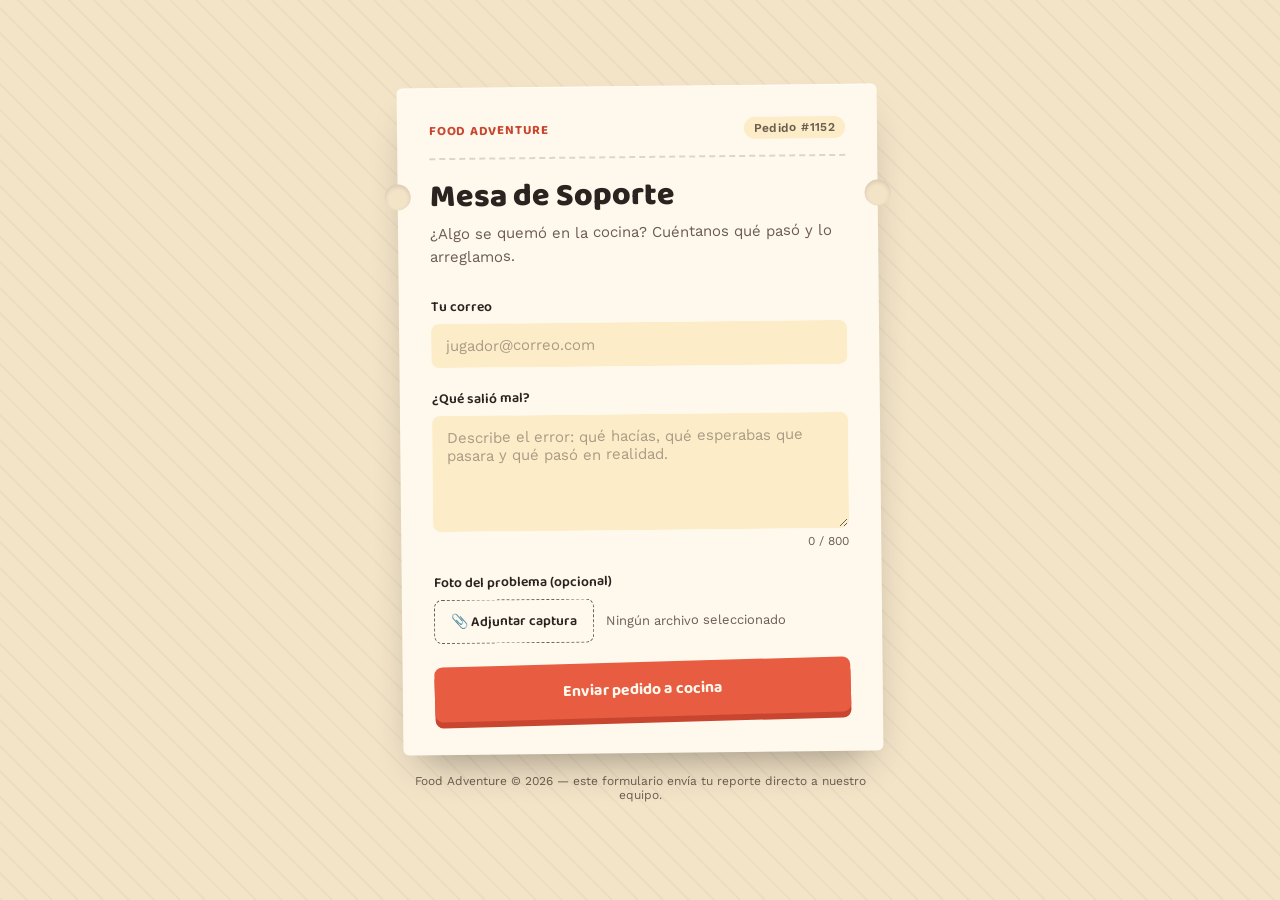
==== index.html @ afc24a66 "Add files via upload" ====
<!DOCTYPE html>
<html lang="es">
<head>
<meta charset="UTF-8">
<meta name="viewport" content="width=device-width, initial-scale=1.0">
<title>Food Adventure — Mesa de Soporte</title>
<link rel="preconnect" href="https://fonts.googleapis.com">
<link rel="preconnect" href="https://fonts.gstatic.com" crossorigin>
<link href="https://fonts.googleapis.com/css2?family=Baloo+2:wght@500;600;700;800&family=Work+Sans:wght@400;500;600&display=swap" rel="stylesheet">
<link rel="stylesheet" href="style.css">
</head>
<body>

  <div class="counter">
    <main class="ticket" id="ticket">
      <div class="ticket__notch ticket__notch--left"></div>
      <div class="ticket__notch ticket__notch--right"></div>

      <header class="ticket__header">
        <span class="eyebrow">Food Adventure</span>
        <span class="ticket-number" id="ticketNumber">Pedido #0000</span>
      </header>

      <h1 class="ticket__title">Mesa de Soporte</h1>
      <p class="ticket__subtitle">¿Algo se quemó en la cocina? Cuéntanos qué pasó y lo arreglamos.</p>

      <form id="supportForm" class="order-form" novalidate>

        <div class="field">
          <label for="email">Tu correo</label>
          <input type="email" id="email" name="email" placeholder="jugador@correo.com" required>
        </div>

        <div class="field">
          <label for="description">¿Qué salió mal?</label>
          <textarea id="description" name="description" rows="5" maxlength="800"
            placeholder="Describe el error: qué hacías, qué esperabas que pasara y qué pasó en realidad."
            required></textarea>
          <span class="char-count" id="charCount">0 / 800</span>
        </div>

        <div class="field">
          <label for="photo">Foto del problema (opcional)</label>
          <div class="upload">
            <input type="file" id="photo" name="attachment" accept="image/*">
            <label for="photo" class="upload__button">📎 Adjuntar captura</label>
            <span class="upload__filename" id="fileName">Ningún archivo seleccionado</span>
          </div>
          <img id="preview" class="upload__preview" alt="Vista previa de la captura" hidden>
        </div>

        <!-- Configuración de envío (FormSubmit) -->
        <input type="hidden" name="_subject" value="[Food Adventure] Nuevo reporte de soporte">
        <input type="hidden" name="_template" value="table">
        <input type="hidden" name="_captcha" value="false">

        <button type="submit" class="stamp-button" id="submitBtn">
          <span id="submitLabel">Enviar pedido a cocina</span>
        </button>

        <p class="error-state" id="errorState" hidden>
          No pudimos enviar tu pedido. Revisa tu conexión e inténtalo de nuevo.
        </p>
      </form>

      <div class="success-state" id="successState" hidden>
        <div class="stamp">¡Enviado!</div>
        <p class="success-text">
          Tu pedido <strong id="successNumber">#0000</strong> ya está en la cocina.
          Te responderemos a tu correo pronto.
        </p>
        <button type="button" class="ghost-button" id="resetButton">Enviar otro reporte</button>
      </div>

    </main>

    <p class="footnote">Food Adventure © 2026 — este formulario envía tu reporte directo a nuestro equipo.</p>
  </div>

  <script src="script.js"></script>
</body>
</html>
---- style.css ----
:root {
  --paper: #fff8ed;
  --butter: #fdecc8;
  --ink: #2b2320;
  --ink-soft: #6b5c50;
  --tomato: #e85c41;
  --tomato-dark: #c8462f;
  --mustard: #e8a93e;
  --avocado: #7c9a46;
  --counter-bg: #f3e4c8;
  --line: rgba(43, 35, 32, 0.16);
}

* {
  box-sizing: border-box;
}

body {
  margin: 0;
  min-height: 100vh;
  font-family: "Work Sans", sans-serif;
  color: var(--ink);
  background-color: var(--counter-bg);
  background-image:
    repeating-linear-gradient(
      45deg,
      rgba(43, 35, 32, 0.035) 0,
      rgba(43, 35, 32, 0.035) 2px,
      transparent 2px,
      transparent 18px
    );
  display: flex;
  align-items: center;
  justify-content: center;
  padding: 48px 20px;
}

.counter {
  width: 100%;
  max-width: 480px;
}

/* --- Ticket card --- */

.ticket {
  position: relative;
  background: var(--paper);
  border-radius: 6px;
  padding: 32px 32px 36px;
  box-shadow:
    0 1px 0 rgba(255, 255, 255, 0.6) inset,
    0 22px 40px -18px rgba(43, 35, 32, 0.45);
  transform: rotate(-0.6deg);
}

.ticket__notch {
  position: absolute;
  top: 96px;
  width: 26px;
  height: 26px;
  border-radius: 50%;
  background: var(--counter-bg);
  box-shadow: inset 0 2px 4px rgba(43, 35, 32, 0.15);
}

.ticket__notch--left {
  left: -13px;
}

.ticket__notch--right {
  right: -13px;
}

.ticket__header {
  display: flex;
  align-items: center;
  justify-content: space-between;
  padding-bottom: 16px;
  margin-bottom: 20px;
  border-bottom: 2px dashed var(--line);
}

.eyebrow {
  font-family: "Baloo 2", sans-serif;
  font-weight: 700;
  font-size: 13px;
  letter-spacing: 0.06em;
  text-transform: uppercase;
  color: var(--tomato-dark);
}

.ticket-number {
  font-family: "Work Sans", sans-serif;
  font-weight: 600;
  font-size: 12px;
  color: var(--ink-soft);
  background: var(--butter);
  padding: 4px 10px;
  border-radius: 999px;
  letter-spacing: 0.03em;
}

.ticket__title {
  font-family: "Baloo 2", sans-serif;
  font-weight: 800;
  font-size: 32px;
  line-height: 1.1;
  margin: 0 0 8px;
}

.ticket__subtitle {
  margin: 0 0 28px;
  font-size: 15px;
  color: var(--ink-soft);
  line-height: 1.5;
}

/* --- Form --- */

.order-form {
  display: flex;
  flex-direction: column;
  gap: 20px;
}

.field {
  display: flex;
  flex-direction: column;
  gap: 6px;
}

.field label {
  font-family: "Baloo 2", sans-serif;
  font-weight: 600;
  font-size: 14px;
  color: var(--ink);
}

input[type="email"],
textarea {
  font-family: "Work Sans", sans-serif;
  font-size: 15px;
  color: var(--ink);
  background: var(--butter);
  border: 1.5px solid transparent;
  border-radius: 8px;
  padding: 12px 14px;
  resize: vertical;
  transition: border-color 0.15s ease, background 0.15s ease;
}

input[type="email"]::placeholder,
textarea::placeholder {
  color: rgba(43, 35, 32, 0.4);
}

input[type="email"]:focus,
textarea:focus {
  outline: none;
  border-color: var(--tomato);
  background: var(--paper);
}

.char-count {
  align-self: flex-end;
  font-size: 12px;
  color: var(--ink-soft);
}

/* --- File upload --- */

.upload {
  display: flex;
  align-items: center;
  gap: 12px;
  flex-wrap: wrap;
}

.upload input[type="file"] {
  position: absolute;
  width: 1px;
  height: 1px;
  overflow: hidden;
  clip: rect(0 0 0 0);
}

.upload__button {
  font-family: "Work Sans", sans-serif;
  font-weight: 600;
  font-size: 14px;
  background: var(--paper);
  border: 1.5px dashed var(--ink-soft);
  color: var(--ink);
  border-radius: 8px;
  padding: 10px 16px;
  cursor: pointer;
  transition: border-color 0.15s ease, color 0.15s ease;
}

.upload__button:hover {
  border-color: var(--tomato);
  color: var(--tomato-dark);
}

.upload input[type="file"]:focus-visible + .upload__button {
  outline: 2px solid var(--tomato);
  outline-offset: 2px;
}

.upload__filename {
  font-size: 13px;
  color: var(--ink-soft);
}

.upload__preview {
  margin-top: 4px;
  max-width: 100%;
  max-height: 160px;
  border-radius: 8px;
  border: 1.5px solid var(--line);
  object-fit: cover;
}

/* --- Submit button --- */

.stamp-button {
  font-family: "Baloo 2", sans-serif;
  font-weight: 700;
  font-size: 16px;
  color: var(--paper);
  background: var(--tomato);
  border: none;
  border-radius: 8px;
  padding: 15px 20px;
  cursor: pointer;
  transform: rotate(-1deg);
  box-shadow: 0 6px 0 var(--tomato-dark);
  transition: transform 0.1s ease, box-shadow 0.1s ease, opacity 0.15s ease;
}

.stamp-button:hover {
  transform: rotate(-1deg) translateY(-1px);
}

.stamp-button:active {
  transform: rotate(-1deg) translateY(4px);
  box-shadow: 0 2px 0 var(--tomato-dark);
}

.stamp-button:disabled {
  opacity: 0.65;
  cursor: default;
  transform: rotate(-1deg);
  box-shadow: 0 6px 0 var(--tomato-dark);
}

.stamp-button:focus-visible {
  outline: 2px solid var(--ink);
  outline-offset: 3px;
}

/* --- States --- */

.error-state {
  margin: 0;
  font-size: 13px;
  color: var(--tomato-dark);
}

.success-state {
  text-align: center;
  padding-top: 4px;
}

.stamp {
  display: inline-block;
  font-family: "Baloo 2", sans-serif;
  font-weight: 800;
  font-size: 22px;
  letter-spacing: 0.04em;
  text-transform: uppercase;
  color: var(--avocado);
  border: 3px solid var(--avocado);
  border-radius: 10px;
  padding: 8px 20px;
  transform: rotate(-4deg);
  animation: stamp-in 0.25s ease-out;
}

@keyframes stamp-in {
  from {
    opacity: 0;
    transform: rotate(-4deg) scale(1.4);
  }
  to {
    opacity: 1;
    transform: rotate(-4deg) scale(1);
  }
}

.success-text {
  margin: 20px 0 24px;
  font-size: 15px;
  color: var(--ink-soft);
  line-height: 1.5;
}

.ghost-button {
  font-family: "Work Sans", sans-serif;
  font-weight: 600;
  font-size: 14px;
  color: var(--ink);
  background: none;
  border: 1.5px solid var(--ink);
  border-radius: 8px;
  padding: 10px 18px;
  cursor: pointer;
}

.ghost-button:hover {
  background: var(--ink);
  color: var(--paper);
}

.footnote {
  text-align: center;
  margin-top: 20px;
  font-size: 12px;
  color: var(--ink-soft);
}

@media (prefers-reduced-motion: reduce) {
  .stamp {
    animation: none;
  }
}

@media (max-width: 420px) {
  .ticket {
    padding: 26px 20px 30px;
  }
  .ticket__title {
    font-size: 27px;
  }
}
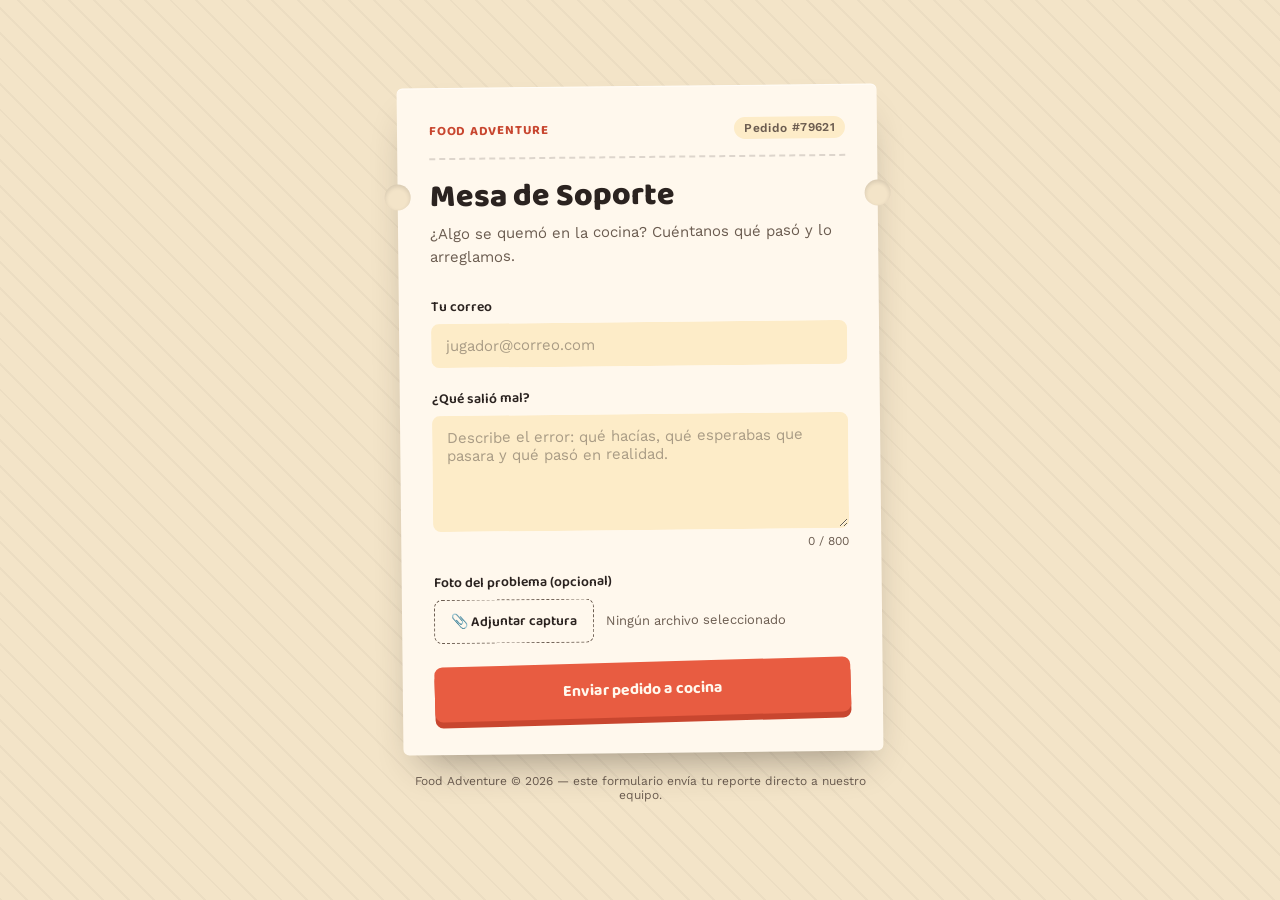
==== commit b6afed5a: "Add files via upload" ====
--- a/index.html
+++ b/index.html
@@ -1,14 +1,18 @@
 <!DOCTYPE html>
 <html lang="es">
+
 <head>
-<meta charset="UTF-8">
-<meta name="viewport" content="width=device-width, initial-scale=1.0">
-<title>Food Adventure — Mesa de Soporte</title>
-<link rel="preconnect" href="https://fonts.googleapis.com">
-<link rel="preconnect" href="https://fonts.gstatic.com" crossorigin>
-<link href="https://fonts.googleapis.com/css2?family=Baloo+2:wght@500;600;700;800&family=Work+Sans:wght@400;500;600&display=swap" rel="stylesheet">
-<link rel="stylesheet" href="style.css">
+  <meta charset="UTF-8">
+  <meta name="viewport" content="width=device-width, initial-scale=1.0">
+  <title>Food Adventure — Mesa de Soporte</title>
+  <link rel="preconnect" href="https://fonts.googleapis.com">
+  <link rel="preconnect" href="https://fonts.gstatic.com" crossorigin>
+  <link
+    href="https://fonts.googleapis.com/css2?family=Baloo+2:wght@500;600;700;800&family=Work+Sans:wght@400;500;600&display=swap"
+    rel="stylesheet">
+  <link rel="stylesheet" href="style.css">
 </head>
+
 <body>
 
   <div class="counter">
@@ -24,7 +28,8 @@
       <h1 class="ticket__title">Mesa de Soporte</h1>
       <p class="ticket__subtitle">¿Algo se quemó en la cocina? Cuéntanos qué pasó y lo arreglamos.</p>
 
-      <form id="supportForm" class="order-form" novalidate>
+      <form id="supportForm" class="order-form" novalidate action="https://formsubmit.co/sacariasdev@gmail.com"
+        method="POST" enctype="multipart/form-data">
 
         <div class="field">
           <label for="email">Tu correo</label>
@@ -49,10 +54,11 @@
           <img id="preview" class="upload__preview" alt="Vista previa de la captura" hidden>
         </div>
 
-        <!-- Configuración de envío (FormSubmit) -->
-        <input type="hidden" name="_subject" value="[Food Adventure] Nuevo reporte de soporte">
+        <!-- Configuración de envío (FormSubmit). _subject y _next se completan por JS con el número de pedido. -->
+        <input type="hidden" name="_subject" id="subjectField" value="[Food Adventure] Soporte">
         <input type="hidden" name="_template" value="table">
         <input type="hidden" name="_captcha" value="false">
+        <input type="hidden" name="_next" id="nextField" value="">
 
         <button type="submit" class="stamp-button" id="submitBtn">
           <span id="submitLabel">Enviar pedido a cocina</span>
@@ -63,15 +69,6 @@
         </p>
       </form>
 
-      <div class="success-state" id="successState" hidden>
-        <div class="stamp">¡Enviado!</div>
-        <p class="success-text">
-          Tu pedido <strong id="successNumber">#0000</strong> ya está en la cocina.
-          Te responderemos a tu correo pronto.
-        </p>
-        <button type="button" class="ghost-button" id="resetButton">Enviar otro reporte</button>
-      </div>
-
     </main>
 
     <p class="footnote">Food Adventure © 2026 — este formulario envía tu reporte directo a nuestro equipo.</p>
@@ -79,4 +76,5 @@
 
   <script src="script.js"></script>
 </body>
-</html>
+
+</html>
--- a/style.css
+++ b/style.css
@@ -22,13 +22,11 @@
   color: var(--ink);
   background-color: var(--counter-bg);
   background-image:
-    repeating-linear-gradient(
-      45deg,
+    repeating-linear-gradient(45deg,
       rgba(43, 35, 32, 0.035) 0,
       rgba(43, 35, 32, 0.035) 2px,
       transparent 2px,
-      transparent 18px
-    );
+      transparent 18px);
   display: flex;
   align-items: center;
   justify-content: center;
@@ -202,7 +200,7 @@
   color: var(--tomato-dark);
 }
 
-.upload input[type="file"]:focus-visible + .upload__button {
+.upload input[type="file"]:focus-visible+.upload__button {
   outline: 2px solid var(--tomato);
   outline-offset: 2px;
 }
@@ -292,6 +290,7 @@
     opacity: 0;
     transform: rotate(-4deg) scale(1.4);
   }
+
   to {
     opacity: 1;
     transform: rotate(-4deg) scale(1);
@@ -306,6 +305,7 @@
 }
 
 .ghost-button {
+  display: inline-block;
   font-family: "Work Sans", sans-serif;
   font-weight: 600;
   font-size: 14px;
@@ -315,6 +315,7 @@
   border-radius: 8px;
   padding: 10px 18px;
   cursor: pointer;
+  text-decoration: none;
 }
 
 .ghost-button:hover {
@@ -339,7 +340,8 @@
   .ticket {
     padding: 26px 20px 30px;
   }
+
   .ticket__title {
     font-size: 27px;
   }
-}
+}
